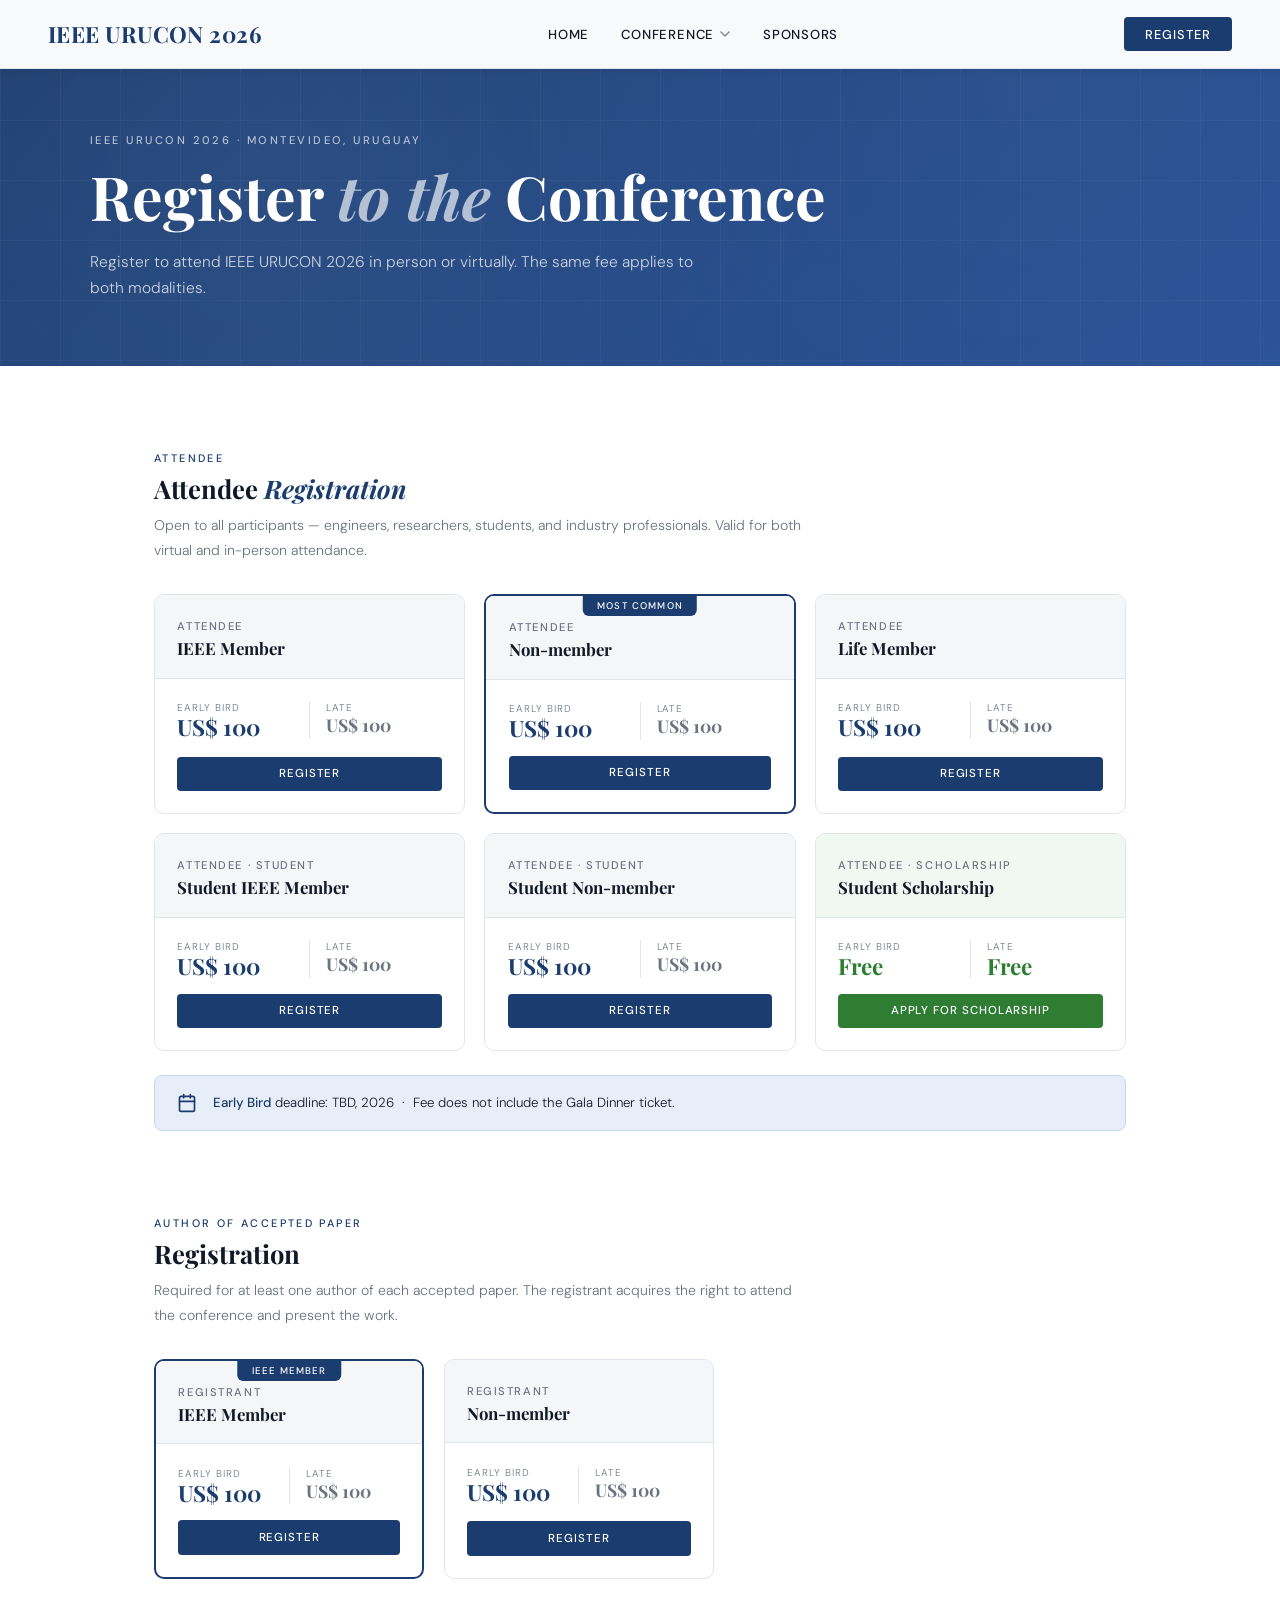
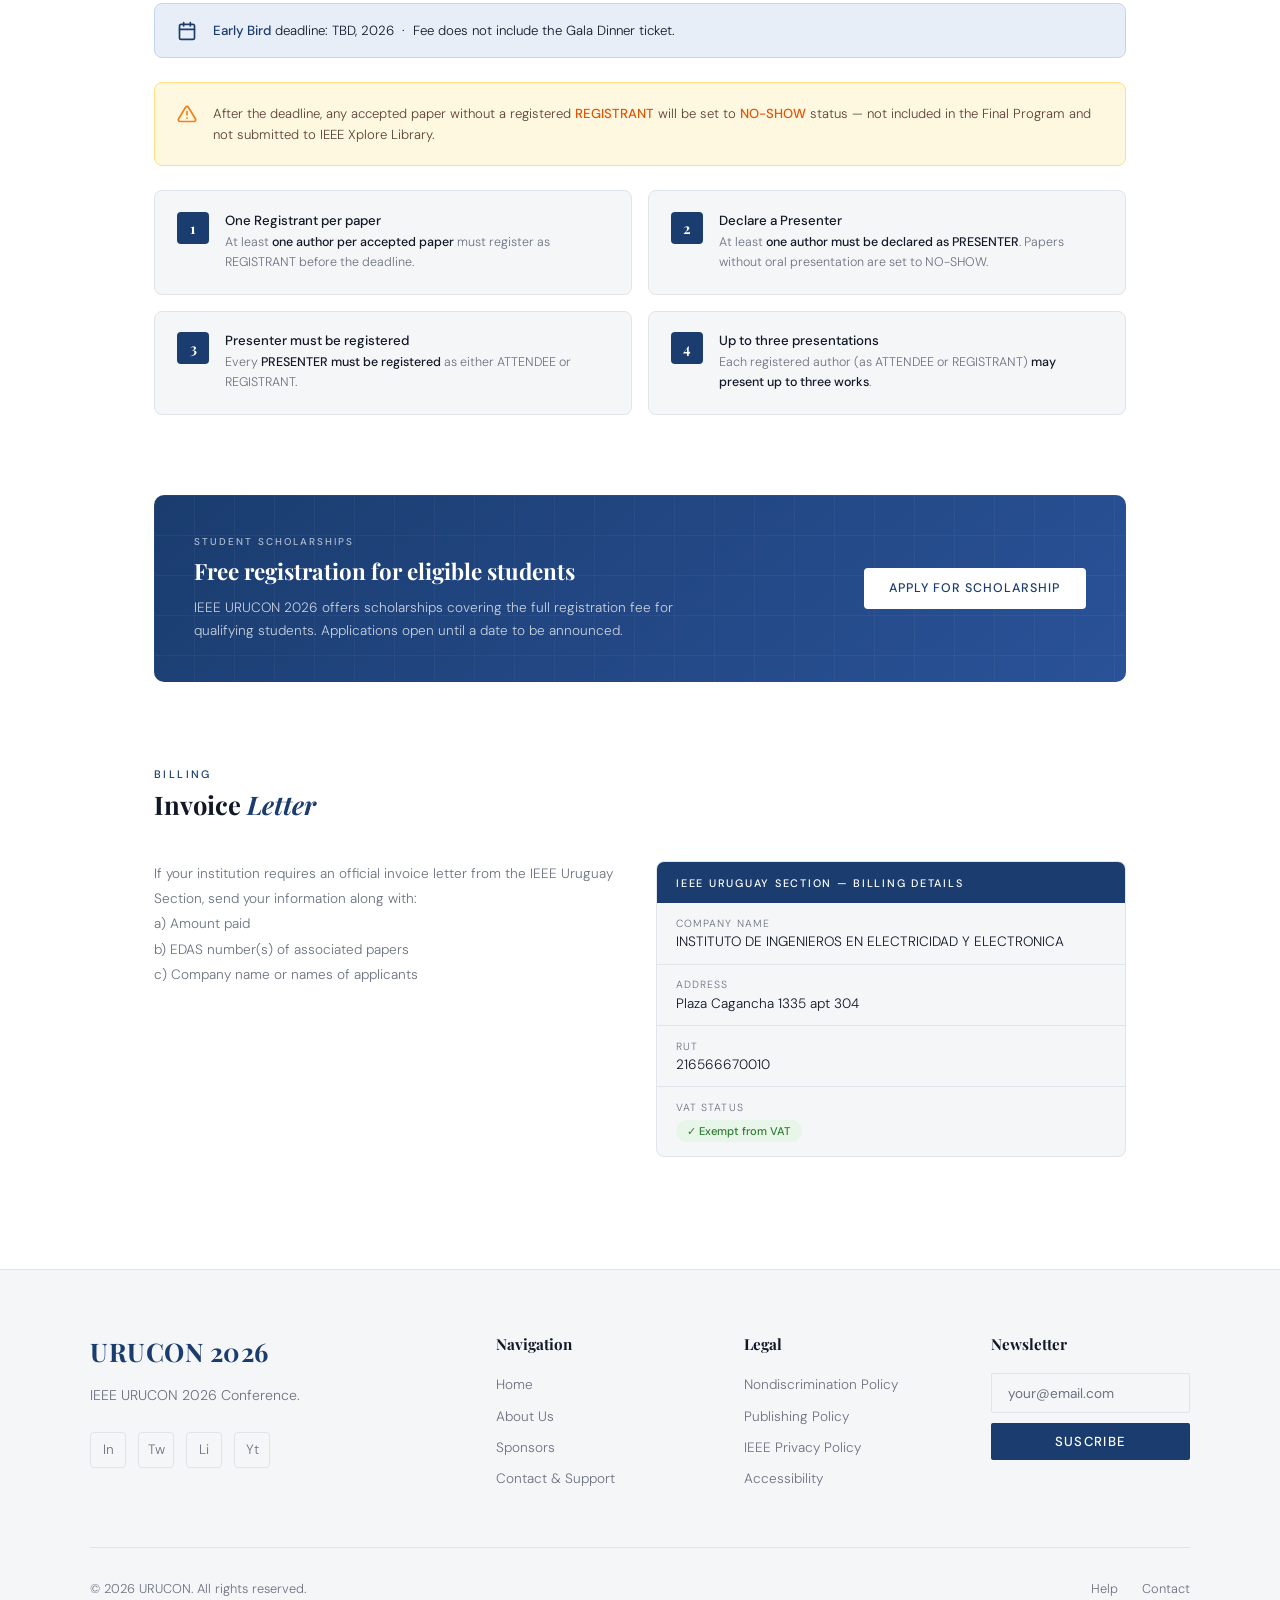
==== registration.html @ 5725cd91 "feature/cosas que quedaron por commitear" ====
<!DOCTYPE html>

<html lang="es">

<head>
  <meta charset="UTF-8" />
  <meta name="viewport" content="width=device-width, initial-scale=1.0" />
  <title>URUCON 2026</title>
  <!-- Fuentes -->
  <link
    href="https://fonts.googleapis.com/css2?family=Playfair+Display:wght@400;700;900&family=DM+Sans:wght@300;400;500&display=swap"
    rel="stylesheet" />
  <!-- Estilos -->
  <link rel="stylesheet" href="css/styles.css" />
  <link rel="stylesheet" href="css/registration.css" />
</head>

<body>

  <!-- ── NAV ── -->
  <nav id="navbar">
    <div class="nav-inner">
      <a href="#inicio" class="nav-logo">IEEE URUCON 2026</a>

      <ul class="nav-menu">

        <!-- INICIO -->
        <li class="nav-item">
          <a href="index.html" class="nav-link">Home</a>
        </li>

        <!-- MEGA MENÚ: LA CONFERENCIA -->
        <li class="nav-item">
          <a class="nav-link" href="#">
            Conference
            <svg class="chevron" viewBox="0 0 12 12" fill="none">
              <path d="M2 4l4 4 4-4" stroke="currentColor" stroke-width="1.5" stroke-linecap="round"
                stroke-linejoin="round" />
            </svg>
          </a>
          <div class="mega-drop cols-1"><!-- provisorio, suplantar por el de abajo -->
            <!--<div class="mega-drop cols-3">
            <div class="drop-col">
              <div class="drop-col-title">Event</div>
              <a class="drop-link" href="#">Program</a>
              <a class="drop-link" href="#">Venue</a>
              <a class="drop-link" href="#">Special Guests</a>
              <a class="drop-link" href="#">Pre-Webinars</a>
            </div>-->
            <div class="drop-col">
              <div class="drop-col-title">Participation</div>
              <a class="drop-link" href="cfpapers.html">Call For Papers</a>
              <!--<a class="drop-link" href="#">Final Upload</a>-->
              <a class="drop-link" href="registration.html">Registration</a>
              <!--<a class="drop-link" href="#">Presenters</a>-->
            </div>
            <!--<div class="drop-col">
              <div class="drop-col-title">Activities</div>
              <a class="drop-link" href="#">Gala Dinner & Hotel</a>
              <a class="drop-link" href="#">LACNIC Seminar</a>
              <a class="drop-link" href="#">Scholarships</a>
            </div>-->
          </div>
        </li>

        <!-- MEGA MENÚ: CONTENIDO -->
        <!--<li class="nav-item">
          <a class="nav-link" href="#">
            Content
            <svg class="chevron" viewBox="0 0 12 12" fill="none">
              <path d="M2 4l4 4 4-4" stroke="currentColor" stroke-width="1.5" stroke-linecap="round" stroke-linejoin="round"/>
            </svg>
          </a>
          <div class="mega-drop cols-2">
            <div class="drop-col">
              <div class="drop-col-title">Research</div>
              <a class="drop-link" href="#">Topics</a>
              <a class="drop-link" href="#">TPC</a>
            </div>
            <div class="drop-col">
              <div class="drop-col-title">Community</div>
              <a class="drop-link" href="#">Inform Me</a>
            </div>
          </div>
        </li>-->

        <!-- DROPDOWN SIMPLE: NOSOTROS -->
        <!--<li class="nav-item">
          <a class="nav-link" href="#">
            About
            <svg class="chevron" viewBox="0 0 12 12" fill="none">
              <path d="M2 4l4 4 4-4" stroke="currentColor" stroke-width="1.5" stroke-linecap="round" stroke-linejoin="round"/>
            </svg>
          </a>
          <div class="simple-drop">
            <a class="drop-link" href="#about">About Us</a>
            <a class="drop-link" href="#">Organizing Committee</a>
            <a class="drop-link" href="#">Contact</a>
          </div>
        </li>-->

        <!-- ENLACE DIRECTO: SPONSORS -->
        <li class="nav-item">
          <a class="nav-link" href="#sponsors">Sponsors</a>
        </li>

      </ul>

      <button class="nav-cta" onclick="window.location.href='registration.html'">Register</button>

      <button class="hamburger" id="hamburger" onclick="toggleMobile()" aria-label="Menú">
        <span></span><span></span><span></span>
      </button>
    </div>
  </nav>

  <!-- ── MOBILE DRAWER ── -->
  <div class="mobile-drawer" id="mobileDrawer">

    <div class="mobile-section">
      <div class="mobile-section-title">Home</div>
      <a class="mobile-link" href="#inicio" onclick="closeMobile()">Home</a>
    </div>

    <!--<div class="mobile-section">
      <div class="mobile-section-title">Conference — Event</div>
      <a class="mobile-link" href="#" onclick="closeMobile()">Program</a>
      <a class="mobile-link" href="#" onclick="closeMobile()">Venue</a>
      <a class="mobile-link" href="#" onclick="closeMobile()">Special Guests</a>
      <a class="mobile-link" href="#" onclick="closeMobile()">Pre-Webinars</a>
    </div>-->

    <div class="mobile-section">
      <div class="mobile-section-title">Conference — Participation</div>
      <a class="mobile-link" href="cfpapers.html" onclick="closeMobile()">Call For Papers</a>
      <!--<a class="mobile-link" href="#" onclick="closeMobile()">Final Upload</a>-->
      <a class="mobile-link" href="#" onclick="closeMobile()">Registration</a>
      <!--<a class="mobile-link" href="#" onclick="closeMobile()">Presenters</a>-->
    </div>

    <!--<div class="mobile-section">
      <div class="mobile-section-title">Conference — Activities</div>
      <a class="mobile-link" href="#" onclick="closeMobile()">Gala Dinner & Hotel</a>
      <a class="mobile-link" href="#" onclick="closeMobile()">LACNIC Seminar</a>
      <a class="mobile-link" href="#" onclick="closeMobile()">Scholarchips</a>
    </div>-->

    <!--<div class="mobile-section">
      <div class="mobile-section-title">Content</div>
      <a class="mobile-link" href="#" onclick="closeMobile()">Research</a>
      <a class="mobile-link" href="#" onclick="closeMobile()">Topics</a>
      <a class="mobile-link" href="#" onclick="closeMobile()">TPC</a>
    </div>

    <div class="mobile-section">
      <div class="mobile-section-title">About</div>
      <a class="mobile-link" href="#about" onclick="closeMobile()">About Us</a>
      <a class="mobile-link" href="#" onclick="closeMobile()">Organizing Committee</a>
      <a class="mobile-link" href="#" onclick="closeMobile()">Contact</a>
    </div>-->

    <div class="mobile-section">
      <div class="mobile-section-title">Sponsors</div>
      <a class="mobile-link" href="#sponsors" onclick="closeMobile()">View sponsors</a>
    </div>

    <a class="mobile-cta" href="registration.html">Registration to the Event</a>

  </div>
  

  <!-- ── REG HERO ── -->
  <section class="reg-hero">
    <div class="reg-hero-inner">
      <span class="reg-hero-tag">IEEE URUCON 2026 · Montevideo, Uruguay</span>
      <h1 class="reg-hero-title">Register <em>to the</em> Conference</h1>
      <p class="reg-hero-sub">
        Register to attend IEEE URUCON 2026 in person or virtually. The same fee applies to both modalities.
      </p>
    </div>
  </section>

  <!-- ── REG BODY ── -->
  <div class="reg-page">

    <!-- ── ATTENDEE FEES ── -->
    <div class="reg-section reveal">
      <div class="reg-sh">
        <span class="reg-sh-tag">Attendee</span>
        <h2 class="reg-sh-title">Attendee <em>Registration</em></h2>
        <p class="reg-sh-desc">
          Open to all participants — engineers, researchers, students, and industry professionals.
          Valid for both virtual and in-person attendance.
        </p>
      </div>

      <div class="reg-pricing-grid">

        <div class="reg-pc">
          <div class="reg-pc-header">
            <div class="reg-pc-label">Attendee</div>
            <div class="reg-pc-category">IEEE Member</div>
          </div>
          <div class="reg-pc-body">
            <div class="reg-pc-price-row">
              <div class="reg-pc-price">
                <div class="reg-pc-price-label">Early Bird</div>
                <div class="reg-pc-price-val">US$ 100</div>
              </div>
              <div class="reg-pc-divider"></div>
              <div class="reg-pc-price">
                <div class="reg-pc-price-label">Late</div>
                <div class="reg-pc-price-val reg-late">US$ 100</div>
              </div>
            </div>
            <a href="#" class="reg-pc-cta">Register</a>
          </div>
        </div>

        <div class="reg-pc reg-pc-featured">
          <div class="reg-pc-badge">Most common</div>
          <div class="reg-pc-header">
            <div class="reg-pc-label">Attendee</div>
            <div class="reg-pc-category">Non-member</div>
          </div>
          <div class="reg-pc-body">
            <div class="reg-pc-price-row">
              <div class="reg-pc-price">
                <div class="reg-pc-price-label">Early Bird</div>
                <div class="reg-pc-price-val">US$ 100</div>
              </div>
              <div class="reg-pc-divider"></div>
              <div class="reg-pc-price">
                <div class="reg-pc-price-label">Late</div>
                <div class="reg-pc-price-val reg-late">US$ 100</div>
              </div>
            </div>
            <a href="#" class="reg-pc-cta">Register</a>
          </div>
        </div>

        <div class="reg-pc">
          <div class="reg-pc-header">
            <div class="reg-pc-label">Attendee</div>
            <div class="reg-pc-category">Life Member</div>
          </div>
          <div class="reg-pc-body">
            <div class="reg-pc-price-row">
              <div class="reg-pc-price">
                <div class="reg-pc-price-label">Early Bird</div>
                <div class="reg-pc-price-val">US$ 100</div>
              </div>
              <div class="reg-pc-divider"></div>
              <div class="reg-pc-price">
                <div class="reg-pc-price-label">Late</div>
                <div class="reg-pc-price-val reg-late">US$ 100</div>
              </div>
            </div>
            <a href="#" class="reg-pc-cta">Register</a>
          </div>
        </div>

        <div class="reg-pc">
          <div class="reg-pc-header">
            <div class="reg-pc-label">Attendee · Student</div>
            <div class="reg-pc-category">Student IEEE Member</div>
          </div>
          <div class="reg-pc-body">
            <div class="reg-pc-price-row">
              <div class="reg-pc-price">
                <div class="reg-pc-price-label">Early Bird</div>
                <div class="reg-pc-price-val">US$ 100</div>
              </div>
              <div class="reg-pc-divider"></div>
              <div class="reg-pc-price">
                <div class="reg-pc-price-label">Late</div>
                <div class="reg-pc-price-val reg-late">US$ 100</div>
              </div>
            </div>
            <a href="#" class="reg-pc-cta">Register</a>
          </div>
        </div>

        <div class="reg-pc">
          <div class="reg-pc-header">
            <div class="reg-pc-label">Attendee · Student</div>
            <div class="reg-pc-category">Student Non-member</div>
          </div>
          <div class="reg-pc-body">
            <div class="reg-pc-price-row">
              <div class="reg-pc-price">
                <div class="reg-pc-price-label">Early Bird</div>
                <div class="reg-pc-price-val">US$ 100</div>
              </div>
              <div class="reg-pc-divider"></div>
              <div class="reg-pc-price">
                <div class="reg-pc-price-label">Late</div>
                <div class="reg-pc-price-val reg-late">US$ 100</div>
              </div>
            </div>
            <a href="#" class="reg-pc-cta">Register</a>
          </div>
        </div>

        <div class="reg-pc reg-pc-free">
          <div class="reg-pc-header">
            <div class="reg-pc-label">Attendee · Scholarship</div>
            <div class="reg-pc-category">Student Scholarship</div>
          </div>
          <div class="reg-pc-body">
            <div class="reg-pc-price-row">
              <div class="reg-pc-price">
                <div class="reg-pc-price-label">Early Bird</div>
                <div class="reg-pc-price-val reg-free">Free</div>
              </div>
              <div class="reg-pc-divider"></div>
              <div class="reg-pc-price">
                <div class="reg-pc-price-label">Late</div>
                <div class="reg-pc-price-val reg-free">Free</div>
              </div>
            </div>
            <a href="#" class="reg-pc-cta reg-pc-cta-green">Apply for Scholarship</a>
          </div>
        </div>

      </div>

      <div class="reg-early-strip">
        <svg viewBox="0 0 24 24" fill="none" stroke-width="2" stroke-linecap="round" stroke-linejoin="round">
          <rect x="3" y="4" width="18" height="18" rx="2"/>
          <line x1="16" y1="2" x2="16" y2="6"/>
          <line x1="8" y1="2" x2="8" y2="6"/>
          <line x1="3" y1="10" x2="21" y2="10"/>
        </svg>
        <div class="reg-early-strip-text"><strong>Early Bird</strong> deadline: TBD, 2026 &nbsp;·&nbsp; Fee does not include the Gala Dinner ticket.</div>
      </div>
    </div>

    <!-- ── REGISTRANT FEES ── -->
    <div class="reg-section reveal">
      <div class="reg-sh">
        <span class="reg-sh-tag">Author of Accepted Paper</span>
        <h2 class="reg-sh-title">Registration</h2>
        <p class="reg-sh-desc">
          Required for at least one author of each accepted paper. The registrant acquires the right to attend the
          conference and present the work.
        </p>
      </div>

      <div class="reg-pricing-grid reg-pricing-grid--narrow">

        <div class="reg-pc reg-pc-featured">
          <div class="reg-pc-badge">IEEE Member</div>
          <div class="reg-pc-header">
            <div class="reg-pc-label">Registrant</div>
            <div class="reg-pc-category">IEEE Member</div>
          </div>
          <div class="reg-pc-body">
            <div class="reg-pc-price-row">
              <div class="reg-pc-price">
                <div class="reg-pc-price-label">Early Bird</div>
                <div class="reg-pc-price-val">US$ 100</div>
              </div>
              <div class="reg-pc-divider"></div>
              <div class="reg-pc-price">
                <div class="reg-pc-price-label">Late</div>
                <div class="reg-pc-price-val reg-late">US$ 100</div>
              </div>
            </div>
            <a href="#" class="reg-pc-cta">Register</a>
          </div>
        </div>

        <div class="reg-pc">
          <div class="reg-pc-header">
            <div class="reg-pc-label">Registrant</div>
            <div class="reg-pc-category">Non-member</div>
          </div>
          <div class="reg-pc-body">
            <div class="reg-pc-price-row">
              <div class="reg-pc-price">
                <div class="reg-pc-price-label">Early Bird</div>
                <div class="reg-pc-price-val">US$ 100</div>
              </div>
              <div class="reg-pc-divider"></div>
              <div class="reg-pc-price">
                <div class="reg-pc-price-label">Late</div>
                <div class="reg-pc-price-val reg-late">US$ 100</div>
              </div>
            </div>
            <a href="#" class="reg-pc-cta">Register</a>
          </div>
        </div>

      </div>

      <div class="reg-early-strip">
        <svg viewBox="0 0 24 24" fill="none" stroke-width="2" stroke-linecap="round" stroke-linejoin="round">
          <rect x="3" y="4" width="18" height="18" rx="2"/>
          <line x1="16" y1="2" x2="16" y2="6"/>
          <line x1="8" y1="2" x2="8" y2="6"/>
          <line x1="3" y1="10" x2="21" y2="10"/>
        </svg>
        <div class="reg-early-strip-text"><strong>Early Bird</strong> deadline: TBD, 2026 &nbsp;·&nbsp; Fee does not include the Gala Dinner ticket.</div>
      </div>

      <div class="reg-warn-card">
        <svg viewBox="0 0 24 24" fill="none" stroke-width="2" stroke-linecap="round" stroke-linejoin="round">
          <path d="M10.29 3.86L1.82 18a2 2 0 0 0 1.71 3h16.94a2 2 0 0 0 1.71-3L13.71 3.86a2 2 0 0 0-3.42 0z"/>
          <line x1="12" y1="9" x2="12" y2="13"/>
          <line x1="12" y1="17" x2="12.01" y2="17"/>
        </svg>
        <div class="reg-warn-text">
          After the deadline, any accepted paper without a registered <strong>REGISTRANT</strong> will be set to
          <strong>NO-SHOW</strong> status — not included in the Final Program and not submitted to IEEE Xplore Library.
        </div>
      </div>

      <div class="reg-rules-grid">
        <div class="reg-rule-card">
          <div class="reg-rule-num">1</div>
          <div>
            <div class="reg-rule-title">One Registrant per paper</div>
            <div class="reg-rule-desc">At least <strong>one author per accepted paper</strong> must register as REGISTRANT before the deadline.</div>
          </div>
        </div>
        <div class="reg-rule-card">
          <div class="reg-rule-num">2</div>
          <div>
            <div class="reg-rule-title">Declare a Presenter</div>
            <div class="reg-rule-desc">At least <strong>one author must be declared as PRESENTER</strong>. Papers without oral presentation are set to NO-SHOW.</div>
          </div>
        </div>
        <div class="reg-rule-card">
          <div class="reg-rule-num">3</div>
          <div>
            <div class="reg-rule-title">Presenter must be registered</div>
            <div class="reg-rule-desc">Every <strong>PRESENTER must be registered</strong> as either ATTENDEE or REGISTRANT.</div>
          </div>
        </div>
        <div class="reg-rule-card">
          <div class="reg-rule-num">4</div>
          <div>
            <div class="reg-rule-title">Up to three presentations</div>
            <div class="reg-rule-desc">Each registered author (as ATTENDEE or REGISTRANT) <strong>may present up to three works</strong>.</div>
          </div>
        </div>
      </div>
    </div>

    <!-- ── SCHOLARSHIPS ── -->
    <div class="reg-scholarship-card reveal">
      <div class="reg-sch-text">
        <span class="reg-sch-tag">Student Scholarships</span>
        <div class="reg-sch-title">Free registration for eligible students</div>
        <p class="reg-sch-desc">
          IEEE URUCON 2026 offers scholarships covering the full registration fee for qualifying students.
          Applications open until a date to be announced.
        </p>
      </div>
      <a href="#" class="reg-sch-cta">Apply for Scholarship</a>
    </div>

    <!-- ── INVOICE ── -->
    <div class="reg-section reveal">
      <div class="reg-sh">
        <span class="reg-sh-tag">Billing</span>
        <h2 class="reg-sh-title">Invoice <em>Letter</em></h2>
      </div>
      <div class="reg-invoice-layout">
        <div>
          <p class="reg-invoice-desc">
            If your institution requires an official invoice letter from the IEEE Uruguay Section,
            send your information along with:<br>
            a) Amount paid<br>
            b) EDAS number(s) of associated papers<br>
            c) Company name or names of applicants
          </p>
        </div>

        <div class="reg-invoice-card">
          <div class="reg-invoice-header">IEEE Uruguay Section — Billing Details</div>
          <div class="reg-invoice-row">
            <div class="reg-invoice-label">Company Name</div>
            <div class="reg-invoice-val">INSTITUTO DE INGENIEROS EN ELECTRICIDAD Y ELECTRONICA</div>
          </div>

          <div class="reg-invoice-row">
            <div class="reg-invoice-label">Address</div>
            <div class="reg-invoice-val">Plaza Cagancha 1335 apt 304</div>
          </div>

          <div class="reg-invoice-row">
            <div class="reg-invoice-label">RUT</div>
            <div class="reg-invoice-val">216566670010</div>
          </div>

          <div class="reg-invoice-row">
            <div class="reg-invoice-label">VAT Status</div>
            <div class="reg-invoice-val"><span class="reg-invoice-exempt">✓ Exempt from VAT</span></div>
          </div>

        </div>
      </div>
    </div>

  </div>
  <!-- ── FIN REG BODY ── -->


  <!-- ── FOOTER ── -->
  <footer id="contacto">
    <div class="footer-inner">
      <div class="footer-top">
        <div class="footer-brand">
          <a href="#inicio" class="nav-logo">URUCON 2026</a>
          <p>IEEE URUCON 2026 Conference.</p>
          <div class="footer-socials">
            <a class="social-btn" href="#" title="Instagram">In</a>
            <a class="social-btn" href="#" title="Twitter">Tw</a>
            <a class="social-btn" href="#" title="LinkedIn">Li</a>
            <a class="social-btn" href="#" title="YouTube">Yt</a>
          </div>
        </div>

        <div class="footer-col">
          <h4>Navigation</h4>
          <ul>
            <li><a href="index.html#inicio">Home</a></li>
            <li><a href="index.html#about">About Us</a></li>
            <li><a href="index.html#sponsors">Sponsors</a></li>
            <li><a href="mailto:ieeeurucon2021-chairs@edas.info">Contact & Support</a></li>
          </ul>
        </div>

        <div class="footer-col">
          <h4>Legal</h4>
          <ul>
            <li><a href="https://www.ieee.org/about/corporate/governance/p9-26.html">Nondiscrimination Policy</a></li>
            <li><a href="https://conferences.ieeeauthorcenter.ieee.org/author-ethics/guidelines-and-policies/submission-policies/">Publishing Policy</a></li>
            <li><a href="https://www.ieee.org/security-privacy.html">IEEE Privacy Policy</a></li>
            <li><a href="https://www.ieee.org/accessibility-statement.html">Accessibility</a></li>
          </ul>
        </div>

        <div class="footer-col">
          <h4>Newsletter</h4>
          <div class="footer-newsletter">
            <input type="email" placeholder="your@email.com" />
            <button>Suscribe</button>
          </div>
        </div>
      </div>

      <div class="footer-bottom">
        <p>© 2026 URUCON. All rights reserved.</p>
        <div class="footer-bottom-links">
          <a href="#">Help</a>
          <a href="#">Contact</a>
        </div>
      </div>
    </div>
  </footer>

  <!-- Script -->
  <script src="js/main.js"></script>
</body>
</html>
---- css/styles.css ----
/* ══════════════════════════════════════════
   CONFERENCIA — styles.css
   ══════════════════════════════════════════ */

/* ── RESET & VARIABLES ── */
*, *::before, *::after { margin: 0; padding: 0; box-sizing: border-box; }

:root {
  --bg: #ffffff;
  --surface: #f5f6f8;
  --surface2: #eceef2;
  --accent: #1a3c6e;
  --accent2: #2a5298;
  --accent-light: #e8eef8;
  --text: #111827;
  --muted: #6b7280;
  --border: #e0e4eb;
  --white: #ffffff;
}

html { scroll-behavior: smooth; }

body {
  background: var(--bg);
  color: var(--text);
  font-family: 'DM Sans', sans-serif;
  font-weight: 300;
  overflow-x: hidden;
}

/* ── NAV ── */
nav {
  position: fixed;
  top: 0; left: 0; right: 0;
  z-index: 1000;
  background: rgba(255,255,255,0.97);
  backdrop-filter: blur(14px);
  border-bottom: 1px solid var(--border);
  box-shadow: 0 1px 12px rgba(0,0,0,0.06);
}

.nav-inner {
  display: flex;
  align-items: center;
  justify-content: space-between;
  padding: 0 3rem;
  height: 68px;
  transition: height 0.3s ease;
}

nav.scrolled .nav-inner { height: 56px; }

.nav-logo {
  font-family: 'Playfair Display', serif;
  font-size: 1.4rem;
  font-weight: 700;
  color: var(--accent);
  letter-spacing: 0.02em;
  text-decoration: none;
  white-space: nowrap;
  flex-shrink: 0;
}

/* ── DESKTOP MENU ── */
.nav-menu {
  display: flex;
  list-style: none;
  align-items: center;
  gap: 0;
  margin: 0 1.5rem;
}

.nav-item {
  position: relative;
}

.nav-item > .nav-link {
  display: flex;
  align-items: center;
  gap: 0.3rem;
  color: var(--text);
  text-decoration: none;
  font-size: 0.82rem;
  letter-spacing: 0.06em;
  text-transform: uppercase;
  font-weight: 500;
  padding: 0 1rem;
  height: 68px;
  transition: color 0.2s;
  white-space: nowrap;
  cursor: pointer;
  border: none;
  background: none;
  font-family: 'DM Sans', sans-serif;
}

nav.scrolled .nav-item > .nav-link { height: 56px; }

.nav-item > .nav-link:hover { color: var(--accent); }

.nav-item > .nav-link .chevron {
  width: 12px; height: 12px;
  transition: transform 0.25s;
  opacity: 0.5;
  flex-shrink: 0;
}

.nav-item:hover > .nav-link .chevron,
.nav-item.open > .nav-link .chevron { transform: rotate(180deg); opacity: 1; }

/* Active indicator bar */
.nav-item > .nav-link::after {
  content: '';
  position: absolute;
  bottom: 0; left: 1rem; right: 1rem;
  height: 2px;
  background: var(--accent);
  transform: scaleX(0);
  transition: transform 0.25s;
}

.nav-item:hover > .nav-link::after { transform: scaleX(1); }

/* ── MEGA DROPDOWN ── */
.mega-drop {
  position: absolute;
  top: 100%;
  left: 50%;
  transform: translateX(-50%) translateY(8px);
  background: #fff;
  border: 1px solid var(--border);
  border-radius: 8px;
  box-shadow: 0 12px 40px rgba(0,0,0,0.10), 0 2px 8px rgba(0,0,0,0.05);
  padding: 1.6rem;
  display: grid;
  gap: 0;
  opacity: 0;
  pointer-events: none;
  transition: opacity 0.2s ease, transform 0.2s ease;
  min-width: 480px;
}

.mega-drop.cols-2 { grid-template-columns: 1fr 1fr; }
.mega-drop.cols-3 { grid-template-columns: 1fr 1fr 1fr; min-width: 640px; }
.mega-drop.cols-4 { grid-template-columns: 1fr 1fr 1fr 1fr; min-width: 780px; }

.nav-item:hover .mega-drop,
.nav-item.open .mega-drop {
  opacity: 1;
  pointer-events: all;
  transform: translateX(-50%) translateY(0);
}

/* Bridge gap so hover doesn't break */
.mega-drop::before {
  content: '';
  position: absolute;
  top: -10px; left: 0; right: 0;
  height: 10px;
}

.drop-col { padding: 0.3rem 0.8rem; }

.drop-col-title {
  font-size: 0.68rem;
  font-weight: 600;
  letter-spacing: 0.14em;
  text-transform: uppercase;
  color: var(--accent);
  padding: 0 0.4rem 0.6rem;
  margin-bottom: 0.3rem;
  border-bottom: 1px solid var(--border);
}

.drop-col + .drop-col { border-left: 1px solid var(--border); }

.drop-link {
  display: flex;
  align-items: center;
  gap: 0.6rem;
  padding: 0.5rem 0.5rem;
  border-radius: 5px;
  text-decoration: none;
  color: var(--text);
  font-size: 0.85rem;
  transition: background 0.15s, color 0.15s;
  white-space: nowrap;
}

.drop-link:hover { background: var(--accent-light); color: var(--accent); }

/* Simple dropdown (no columns) */
.simple-drop {
  position: absolute;
  top: 100%;
  left: 0;
  background: #fff;
  border: 1px solid var(--border);
  border-radius: 8px;
  box-shadow: 0 12px 40px rgba(0,0,0,0.10);
  padding: 0.6rem;
  min-width: 200px;
  opacity: 0;
  pointer-events: none;
  transform: translateY(8px);
  transition: opacity 0.2s ease, transform 0.2s ease;
}

.nav-item:hover .simple-drop,
.nav-item.open .simple-drop {
  opacity: 1;
  pointer-events: all;
  transform: translateY(0);
}

.simple-drop::before {
  content: '';
  position: absolute;
  top: -10px; left: 0; right: 0;
  height: 10px;
}

.simple-drop .drop-link { white-space: nowrap; }

/* ── NAV CTA ── */
.nav-cta {
  background: var(--accent);
  color: #ffffff;
  border: none;
  padding: 0.55rem 1.3rem;
  border-radius: 4px;
  font-family: 'DM Sans', sans-serif;
  font-size: 0.8rem;
  font-weight: 500;
  letter-spacing: 0.08em;
  text-transform: uppercase;
  cursor: pointer;
  transition: background 0.25s, transform 0.2s;
  white-space: nowrap;
  flex-shrink: 0;
}

.nav-cta:hover { background: var(--accent2); transform: translateY(-1px); }

/* ── HAMBURGER ── */
.hamburger {
  display: none;
  flex-direction: column;
  gap: 5px;
  cursor: pointer;
  padding: 6px;
  border: none;
  background: none;
}

.hamburger span {
  display: block; width: 24px; height: 2px;
  background: var(--text); border-radius: 2px;
  transition: all 0.3s;
}

.hamburger.active span:nth-child(1) { transform: translateY(7px) rotate(45deg); }
.hamburger.active span:nth-child(2) { opacity: 0; transform: scaleX(0); }
.hamburger.active span:nth-child(3) { transform: translateY(-7px) rotate(-45deg); }

/* ── MOBILE DRAWER ── */
.mobile-drawer {
  display: none;
  position: fixed;
  top: 0; left: 0; right: 0; bottom: 0;
  background: #fff;
  z-index: 999;
  overflow-y: auto;
  padding: 5rem 1.5rem 2rem;
  transform: translateX(100%);
  transition: transform 0.35s cubic-bezier(0.4,0,0.2,1);
}

.mobile-drawer.open { transform: translateX(0); }

.mobile-section { margin-bottom: 0.5rem; }

.mobile-section-title {
  font-size: 0.7rem;
  font-weight: 600;
  letter-spacing: 0.16em;
  text-transform: uppercase;
  color: var(--accent);
  padding: 1rem 0.5rem 0.5rem;
  border-top: 1px solid var(--border);
}

.mobile-section:first-child .mobile-section-title { border-top: none; }

.mobile-link {
  display: flex;
  align-items: center;
  gap: 0.75rem;
  padding: 0.7rem 0.5rem;
  text-decoration: none;
  color: var(--text);
  font-size: 0.95rem;
  border-radius: 6px;
  transition: background 0.15s, color 0.15s;
}

.mobile-link:hover { background: var(--accent-light); color: var(--accent); }

.mobile-cta {
  display: block;
  margin-top: 1.5rem;
  background: var(--accent);
  color: #fff;
  text-align: center;
  padding: 0.9rem;
  border-radius: 6px;
  text-decoration: none;
  font-size: 0.88rem;
  font-weight: 500;
  letter-spacing: 0.08em;
  text-transform: uppercase;
}

/* ── BANNER ── */
#inicio {
  min-height: 100vh;
  display: flex;
  align-items: flex-start;
  justify-content: center;
  position: relative;
  overflow: hidden;
  padding: 6rem 6rem 4rem;
}

.banner-bg {
  position: absolute;
  inset: 0;
  background-image: url('../img/banner.jpg');
  background-size: contain;
  background-position: center 30%;
  background-repeat: no-repeat;
  margin: 0 6rem;
}

.banner-overlay{
  position:absolute;
  inset:0;
  background:linear-gradient(
    to bottom,
    rgba(255,255,255,0.85),
    rgba(255,255,255,0.65),
    rgba(255,255,255,0.85)
  );
  pointer-events:none;
}

.banner-content {
  position: relative;
  z-index: 2;
  max-width: 860px;
  text-align: center;
  animation: fadeUp 1s ease both;
}

.banner-tag {
  display: inline-block;
  background: rgba(255,255,255,0.15);
  border: 1px solid rgba(255,255,255,0.35);
  color: #ffffff;
  font-size: 0.75rem;
  letter-spacing: 0.2em;
  text-transform: uppercase;
  padding: 0.4rem 1.2rem;
  border-radius: 100px;
  margin-bottom: 2rem;
  animation: fadeUp 1s 0.1s ease both;
}

.banner-title {
  font-family: 'Playfair Display', serif;
  font-size: clamp(3rem, 7vw, 6rem);
  font-weight: 900;
  line-height: 1.05;
  margin-bottom: 1.5rem;
  color: #ffffff;
  animation: fadeUp 1s 0.2s ease both;
}

.banner-title em {
  font-style: italic;
  color: #a8c4f0;
}

.banner-sub {
  font-size: 1.1rem;
  color: rgba(255,255,255,0.75);
  max-width: 520px;
  margin: 0 auto 2.5rem;
  line-height: 1.7;
  animation: fadeUp 1s 0.3s ease both;
}

.banner-actions {
  position: absolute;
  top: 80%;
  left: 50%;
  transform: translate(-50%, -50%);
}

.banner-bottom{
  position: absolute;
  bottom: 150px;
  left: 50%;
  transform: translateX(-50%);
}
.btn-primary {
  background: var(--accent);
  color: #ffffff;
  border: none;
  padding: 1rem 2.4rem;
  border-radius: 2px;
  font-family: 'DM Sans', sans-serif;
  font-size: 0.9rem;
  font-weight: 500;
  letter-spacing: 0.08em;
  text-transform: uppercase;
  cursor: pointer;
  transition: all 0.25s;
  text-decoration: none;
  display: inline-block;
}

.btn-primary:hover { background: var(--accent2); transform: translateY(-2px); }

.btn-outline {
  background: transparent;
  color: #ffffff;
  border: 1px solid rgba(255,255,255,0.5);
  padding: 0.9rem 2.2rem;
  border-radius: 2px;
  font-family: 'DM Sans', sans-serif;
  font-size: 0.9rem;
  font-weight: 400;
  letter-spacing: 0.08em;
  text-transform: uppercase;
  cursor: pointer;
  transition: all 0.25s;
  text-decoration: none;
  display: inline-block;
}

.btn-outline:hover { border-color: #ffffff; color: #ffffff; background: rgba(255,255,255,0.1); transform: translateY(-2px); }

.banner-scroll {
  position: absolute;
  bottom: 2.5rem; left: 50%;
  transform: translateX(-50%);
  display: flex;
  flex-direction: column;
  align-items: center;
  gap: 0.5rem;
  color: rgba(255,255,255,0.6);
  font-size: 0.72rem;
  letter-spacing: 0.15em;
  text-transform: uppercase;
  animation: fadeUp 1s 0.8s ease both;
}

.scroll-line {
  width: 1px; height: 40px;
  background: linear-gradient(rgba(255,255,255,0.6), transparent);
  animation: scrollDown 1.5s ease infinite;
}

/* ── ABOUT ── */
#about {
  padding: 7rem 4rem;
  position: relative;
}

.about-inner {
  max-width: 1100px;
  margin: 0 auto;
  display: grid;
  grid-template-columns: 1fr 1fr;
  gap: 5rem;
  align-items: center;
}

.about-visual { position: relative; }

.about-img-box {
  background: var(--surface);
  border: 1px solid var(--border);
  border-radius: 4px;
  aspect-ratio: 4/5;
  display: flex;
  align-items: center;
  justify-content: center;
  overflow: hidden;
  position: relative;
}

.about-img-placeholder {
  width: 100%; height: 100%;
  background: linear-gradient(135deg, var(--surface2) 0%, #dde2ea 50%, var(--surface) 100%);
  display: flex;
  align-items: center;
  justify-content: center;
}

.about-img-placeholder svg { opacity: 0.3; width: 80px; }

.about-badge {
  position: absolute;
  bottom: -1.5rem; right: -1.5rem;
  background: var(--accent);
  color: #ffffff;
  padding: 1.2rem 1.4rem;
  border-radius: 4px;
  text-align: center;
  font-family: 'Playfair Display', serif;
}

.about-badge .num {
  display: block;
  font-size: 2rem;
  font-weight: 900;
  line-height: 1;
}

.about-badge .label {
  font-size: 0.7rem;
  font-weight: 400;
  letter-spacing: 0.1em;
  text-transform: uppercase;
}

.section-tag {
  display: inline-block;
  color: var(--accent);
  font-size: 0.72rem;
  letter-spacing: 0.22em;
  text-transform: uppercase;
  margin-bottom: 1rem;
  font-weight: 500;
}

.section-title {
  font-family: 'Playfair Display', serif;
  font-size: clamp(2rem, 4vw, 3rem);
  font-weight: 700;
  line-height: 1.15;
  margin-bottom: 1.5rem;
}

.section-title em { font-style: italic; color: var(--accent); }

.about-text p {
  color: var(--muted);
  line-height: 1.8;
  margin-bottom: 1.2rem;
  font-size: 0.97rem;
}

.about-stats {
  display: flex;
  gap: 2.5rem;
  margin-top: 2rem;
  padding-top: 2rem;
  border-top: 1px solid var(--border);
}

.stat-item .stat-num {
  font-family: 'Playfair Display', serif;
  font-size: 2rem;
  font-weight: 700;
  color: var(--accent);
}

.stat-item .stat-label {
  font-size: 0.78rem;
  color: var(--muted);
  letter-spacing: 0.08em;
  text-transform: uppercase;
  margin-top: 0.2rem;
}

/* ── SPONSORS ── */
#sponsors {
  padding: 6rem 4rem;
  background: var(--surface);
  border-top: 1px solid var(--border);
  border-bottom: 1px solid var(--border);
}

.sponsors-inner {
  max-width: 1100px;
  margin: 0 auto;
}

.sponsors-header {
  text-align: center;
  margin-bottom: 3.5rem;
}

.sponsors-subtitle {
  color: var(--muted);
  font-size: 0.9rem;
  margin-top: 0.8rem;
}

.sponsors-tiers { display: flex; flex-direction: column; gap: 3rem; }

.sponsor-tier-label {
  font-size: 0.7rem;
  letter-spacing: 0.2em;
  text-transform: uppercase;
  color: var(--muted);
  margin-bottom: 1.2rem;
  display: flex;
  align-items: center;
  gap: 1rem;
}

.sponsor-tier-label::after {
  content: '';
  flex: 1;
  height: 1px;
  background: var(--border);
}

.sponsors-row {
  display: flex;
  align-items: center;
  justify-content: center;
  flex-wrap: wrap;
  gap: 1.2rem;
}

.sponsor-card {
  background: var(--surface2);
  border: 1px solid var(--border);
  border-radius: 6px;
  display: flex;
  align-items: center;
  justify-content: center;
  transition: border-color 0.25s, transform 0.25s;
  cursor: pointer;
}

.sponsor-card:hover {
  border-color: var(--accent);
  transform: translateY(-3px);
}

.tier-gold .sponsor-card   { width: 220px; height: 90px; }
.tier-silver .sponsor-card { width: 175px; height: 72px; }
.tier-bronze .sponsor-card { width: 135px; height: 56px; }

.sponsor-placeholder {
  display: flex;
  flex-direction: column;
  align-items: center;
  gap: 0.3rem;
}

.sp-bar { background: #c8cdd8; border-radius: 2px; }

.tier-gold .sp-bar:first-child   { width: 80px; height: 8px; }
.tier-gold .sp-bar:last-child    { width: 50px; height: 5px; }
.tier-silver .sp-bar:first-child { width: 60px; height: 7px; }
.tier-silver .sp-bar:last-child  { width: 38px; height: 5px; }
.tier-bronze .sp-bar:first-child { width: 48px; height: 6px; }
.tier-bronze .sp-bar:last-child  { width: 30px; height: 4px; }

/* ── FOOTER ── */
footer {
  background: var(--surface);
  padding: 4rem 4rem 2rem;
  border-top: 1px solid var(--border);
}

.footer-inner { max-width: 1100px; margin: 0 auto; }

.footer-top {
  display: grid;
  grid-template-columns: 1.8fr 1fr 1fr 1fr;
  gap: 3rem;
  padding-bottom: 3rem;
  border-bottom: 1px solid var(--border);
}

.footer-brand .nav-logo {
  display: inline-block;
  margin-bottom: 1rem;
  font-size: 1.6rem;
}

.footer-brand p {
  color: var(--muted);
  font-size: 0.88rem;
  line-height: 1.7;
  max-width: 260px;
}

.footer-socials {
  display: flex;
  gap: 0.75rem;
  margin-top: 1.5rem;
}

.social-btn {
  width: 36px; height: 36px;
  border: 1px solid var(--border);
  border-radius: 4px;
  display: flex;
  align-items: center;
  justify-content: center;
  cursor: pointer;
  color: var(--muted);
  font-size: 0.85rem;
  transition: all 0.25s;
  text-decoration: none;
}

.social-btn:hover { border-color: var(--accent); color: var(--accent); }

.footer-col h4 {
  font-family: 'Playfair Display', serif;
  font-size: 0.95rem;
  font-weight: 700;
  margin-bottom: 1.2rem;
  color: var(--text);
}

.footer-col ul { list-style: none; }
.footer-col ul li { margin-bottom: 0.65rem; }
.footer-col ul a {
  color: var(--muted);
  text-decoration: none;
  font-size: 0.85rem;
  transition: color 0.2s;
}
.footer-col ul a:hover { color: var(--accent); }

.footer-newsletter input {
  width: 100%;
  background: var(--surface);
  border: 1px solid var(--border);
  color: var(--text);
  padding: 0.65rem 1rem;
  border-radius: 2px;
  font-family: 'DM Sans', sans-serif;
  font-size: 0.85rem;
  outline: none;
  transition: border-color 0.25s;
  margin-bottom: 0.6rem;
}

.footer-newsletter input::placeholder { color: var(--muted); }
.footer-newsletter input:focus { border-color: var(--accent); }

.footer-newsletter button {
  width: 100%;
  background: var(--accent);
  color: #ffffff;
  border: none;
  padding: 0.65rem 1rem;
  border-radius: 2px;
  font-family: 'DM Sans', sans-serif;
  font-size: 0.82rem;
  font-weight: 500;
  letter-spacing: 0.1em;
  text-transform: uppercase;
  cursor: pointer;
  transition: background 0.25s;
}

.footer-newsletter button:hover { background: var(--accent2); }

.footer-bottom {
  display: flex;
  justify-content: space-between;
  align-items: center;
  padding-top: 2rem;
  flex-wrap: wrap;
  gap: 1rem;
}

.footer-bottom p { color: var(--muted); font-size: 0.8rem; }

.footer-bottom-links { display: flex; gap: 1.5rem; }

.footer-bottom-links a {
  color: var(--muted);
  text-decoration: none;
  font-size: 0.8rem;
  transition: color 0.2s;
}

.footer-bottom-links a:hover { color: var(--accent); }

/* ── ANIMATIONS ── */
@keyframes fadeUp {
  from { opacity: 0; transform: translateY(24px); }
  to   { opacity: 1; transform: translateY(0); }
}

@keyframes scrollDown {
  0%   { opacity: 1; transform: scaleY(1) translateY(0); }
  100% { opacity: 0; transform: scaleY(0.5) translateY(12px); }
}

.reveal {
  opacity: 0;
  transform: translateY(30px);
  transition: opacity 0.7s ease, transform 0.7s ease;
}

.reveal.visible {
  opacity: 1;
  transform: translateY(0);
}

/* ── RESPONSIVE ── */
@media (max-width: 1024px) {
  .nav-inner { padding: 0 1.5rem; }
  .nav-menu, .nav-cta { display: none; }
  .hamburger { display: flex; }
  .mobile-drawer { display: block; }
}

@media (max-width: 900px) {
  #inicio { min-height: 70vh; padding: 7rem 0rem 4rem; }
   .banner-bg{
    margin: 0;
  }
  #about { padding: 5rem 1.5rem; }
  .about-inner { grid-template-columns: 1fr; gap: 3rem; }
  .about-badge { bottom: -1rem; right: -0.5rem; }
  #sponsors { padding: 5rem 1.5rem; }
  .footer-top { grid-template-columns: 1fr 1fr; gap: 2rem; }
  footer { padding: 3rem 1.5rem 2rem; }
}

@media (max-width: 560px) {
  .footer-top { grid-template-columns: 1fr; }
  .about-stats { gap: 1.5rem; flex-wrap: wrap; }
}
---- css/registration.css ----
/* ══════════════════════════════════════════
   URUCON 2026 — registration.css
   Estilos exclusivos de la página Registration.
   Requiere css/styles.css cargado antes.
   ══════════════════════════════════════════ */


/* ── HERO ──────────────────────────────────── */

.reg-hero {
  min-height: 38vh;
  background: linear-gradient(135deg, var(--accent) 0%, var(--accent2) 100%);
  display: flex;
  align-items: flex-end;
  padding: 8rem 4rem 4rem;
  position: relative;
  overflow: hidden;
}

.reg-hero::before {
  content: '';
  position: absolute;
  inset: 0;
  background-image:
    radial-gradient(circle at 20% 50%, rgba(255,255,255,0.06) 0%, transparent 60%),
    radial-gradient(circle at 80% 20%, rgba(255,255,255,0.04) 0%, transparent 50%);
  pointer-events: none;
}

.reg-hero::after {
  content: '';
  position: absolute;
  inset: 0;
  background-image:
    linear-gradient(rgba(255,255,255,0.04) 1px, transparent 1px),
    linear-gradient(90deg, rgba(255,255,255,0.04) 1px, transparent 1px);
  background-size: 60px 60px;
  pointer-events: none;
}

.reg-hero-inner {
  max-width: 1100px;
  width: 100%;
  margin: 0 auto;
  position: relative;
  z-index: 1;
}

.reg-hero-tag {
  display: inline-block;
  font-size: 0.7rem;
  letter-spacing: 0.22em;
  text-transform: uppercase;
  color: rgba(255,255,255,0.65);
  font-weight: 500;
  margin-bottom: 1rem;
}

.reg-hero-title {
  font-family: 'Playfair Display', serif;
  font-size: clamp(2.2rem, 5vw, 3.8rem);
  font-weight: 700;
  color: #fff;
  line-height: 1.1;
  margin-bottom: 1.2rem;
}

.reg-hero-title em {
  font-style: italic;
  color: rgba(255,255,255,0.65);
}

.reg-hero-sub {
  color: rgba(255,255,255,0.75);
  font-size: 0.97rem;
  line-height: 1.7;
  max-width: 620px;
}


/* ── PAGE WRAPPER ───────────────────────────── */

.reg-page {
  max-width: 1100px;
  margin: 0 auto;
  padding: 5rem 4rem 7rem;
  display: flex;
  flex-direction: column;
  gap: 5rem;
}

.reg-section {
  display: flex;
  flex-direction: column;
  gap: 1.5rem;
}


/* ── SECTION HEADERS ────────────────────────── */

.reg-sh { margin-bottom: .5rem; }

.reg-sh-tag {
  display: inline-block;
  color: var(--accent);
  font-size: 0.68rem;
  letter-spacing: 0.22em;
  text-transform: uppercase;
  font-weight: 500;
  margin-bottom: 0.5rem;
}

.reg-sh-title {
  font-family: 'Playfair Display', serif;
  font-size: 1.6rem;
  font-weight: 700;
  color: var(--text);
  line-height: 1.2;
  margin-bottom: 0.6rem;
}

.reg-sh-title em {
  font-style: italic;
  color: var(--accent);
}

.reg-sh-desc {
  color: var(--muted);
  font-size: 0.88rem;
  line-height: 1.75;
  max-width: 660px;
}

.reg-sh-desc a {
  color: var(--accent);
  text-decoration: none;
}

.reg-sh-desc a:hover { text-decoration: underline; }


/* ── PRICING GRID ───────────────────────────── */

.reg-pricing-grid {
  display: grid;
  grid-template-columns: repeat(3, 1fr);
  gap: 1.2rem;
}

.reg-pricing-grid--narrow {
  grid-template-columns: repeat(2, 1fr);
  max-width: 560px;
}


/* ── PRICING CARD ───────────────────────────── */

.reg-pc {
  background: var(--bg);
  border: 1px solid var(--border);
  border-radius: 10px;
  overflow: hidden;
  display: flex;
  flex-direction: column;
  position: relative;
  transition: transform 0.2s, border-color 0.2s;
}

.reg-pc:hover {
  transform: translateY(-3px);
  border-color: var(--accent2);
}

.reg-pc-featured {
  border: 2px solid var(--accent);
}

.reg-pc-badge {
  position: absolute;
  top: -1px;
  left: 50%;
  transform: translateX(-50%);
  background: var(--accent);
  color: #fff;
  font-size: 0.6rem;
  letter-spacing: 0.12em;
  text-transform: uppercase;
  font-weight: 500;
  padding: 0.25rem 0.9rem;
  border-radius: 0 0 6px 6px;
  white-space: nowrap;
}

.reg-pc-header {
  padding: 1.5rem 1.4rem 1.2rem;
  border-bottom: 1px solid var(--border);
  background: var(--surface);
}

.reg-pc-free .reg-pc-header {
  background: #f1f8f1;
}

.reg-pc-label {
  font-size: 0.7rem;
  letter-spacing: 0.14em;
  text-transform: uppercase;
  color: var(--muted);
  font-weight: 500;
  margin-bottom: 0.3rem;
}

.reg-pc-category {
  font-family: 'Playfair Display', serif;
  font-size: 1.05rem;
  font-weight: 700;
  color: var(--text);
  line-height: 1.2;
}

.reg-pc-body {
  padding: 1.4rem;
  flex: 1;
  display: flex;
  flex-direction: column;
  gap: 1rem;
}

.reg-pc-price-row {
  display: flex;
  gap: 1rem;
}

.reg-pc-price {
  flex: 1;
  display: flex;
  flex-direction: column;
  gap: 0.15rem;
}

.reg-pc-price-label {
  font-size: 0.62rem;
  letter-spacing: 0.1em;
  text-transform: uppercase;
  color: var(--muted);
}

.reg-pc-price-val {
  font-family: 'Playfair Display', serif;
  font-size: 1.4rem;
  font-weight: 700;
  color: var(--accent);
  line-height: 1;
}

.reg-pc-price-val.reg-late {
  color: var(--muted);
  font-size: 1.1rem;
}

.reg-pc-price-val.reg-free {
  color: #2e7d32;
}

.reg-pc-divider {
  width: 1px;
  background: var(--border);
  flex-shrink: 0;
}

.reg-pc-cta {
  display: block;
  text-align: center;
  background: var(--accent);
  color: #fff;
  text-decoration: none;
  padding: 0.6rem 1rem;
  border-radius: 4px;
  font-size: 0.72rem;
  font-weight: 500;
  letter-spacing: 0.08em;
  text-transform: uppercase;
  margin-top: auto;
  transition: background 0.2s, transform 0.2s;
}

.reg-pc-cta:hover {
  background: var(--accent2);
  transform: translateY(-1px);
}

.reg-pc-cta-green {
  background: #2e7d32;
}

.reg-pc-cta-green:hover {
  background: #1b5e20;
}


/* ── EARLY BIRD STRIP ───────────────────────── */

.reg-early-strip {
  display: flex;
  align-items: center;
  gap: 1rem;
  padding: 1rem 1.4rem;
  background: var(--accent-light);
  border-radius: 8px;
  border: 1px solid #c5d5ee;
}

.reg-early-strip svg {
  width: 20px;
  height: 20px;
  stroke: var(--accent);
  fill: none;
  flex-shrink: 0;
}

.reg-early-strip-text {
  font-size: 0.83rem;
  color: var(--text);
  line-height: 1.6;
}

.reg-early-strip-text strong {
  color: var(--accent);
  font-weight: 500;
}


/* ── WARNING CARD ───────────────────────────── */

.reg-warn-card {
  background: #fff8e1;
  border: 1px solid #ffe082;
  border-radius: 8px;
  padding: 1.2rem 1.4rem;
  display: flex;
  gap: 1rem;
  align-items: flex-start;
}

.reg-warn-card svg {
  width: 20px;
  height: 20px;
  stroke: #f57f17;
  fill: none;
  stroke-width: 2;
  stroke-linecap: round;
  stroke-linejoin: round;
  flex-shrink: 0;
  margin-top: 0.1rem;
}

.reg-warn-text {
  font-size: 0.82rem;
  color: #5d4037;
  line-height: 1.65;
}

.reg-warn-text strong {
  color: #e65100;
  font-weight: 500;
}


/* ── RULES GRID ─────────────────────────────── */

.reg-rules-grid {
  display: grid;
  grid-template-columns: 1fr 1fr;
  gap: 1rem;
}

.reg-rule-card {
  background: var(--surface);
  border: 1px solid var(--border);
  border-radius: 8px;
  padding: 1.3rem 1.4rem;
  display: flex;
  gap: 1rem;
  align-items: flex-start;
  transition: border-color 0.2s;
}

.reg-rule-card:hover { border-color: var(--accent); }

.reg-rule-num {
  width: 32px;
  height: 32px;
  background: var(--accent);
  color: #fff;
  border-radius: 4px;
  display: flex;
  align-items: center;
  justify-content: center;
  font-family: 'Playfair Display', serif;
  font-size: 0.9rem;
  font-weight: 700;
  flex-shrink: 0;
}

.reg-rule-title {
  font-size: 0.83rem;
  font-weight: 500;
  color: var(--text);
  margin-bottom: 0.25rem;
}

.reg-rule-desc {
  font-size: 0.78rem;
  color: var(--muted);
  line-height: 1.6;
}

.reg-rule-desc strong {
  color: var(--text);
  font-weight: 500;
}


/* ── SCHOLARSHIP CARD ───────────────────────── */

.reg-scholarship-card {
  background: linear-gradient(135deg, var(--accent) 0%, var(--accent2) 100%);
  border-radius: 10px;
  padding: 2.5rem;
  display: flex;
  align-items: center;
  justify-content: space-between;
  gap: 2rem;
  position: relative;
  overflow: hidden;
}

.reg-scholarship-card::after {
  content: '';
  position: absolute;
  inset: 0;
  background-image:
    linear-gradient(rgba(255,255,255,0.04) 1px, transparent 1px),
    linear-gradient(90deg, rgba(255,255,255,0.04) 1px, transparent 1px);
  background-size: 40px 40px;
  pointer-events: none;
}

.reg-sch-text { position: relative; z-index: 1; }

.reg-sch-tag {
  font-size: 0.62rem;
  letter-spacing: 0.2em;
  text-transform: uppercase;
  color: rgba(255,255,255,0.65);
  font-weight: 500;
  display: block;
  margin-bottom: 0.5rem;
}

.reg-sch-title {
  font-family: 'Playfair Display', serif;
  font-size: 1.4rem;
  font-weight: 700;
  color: #fff;
  margin-bottom: 0.6rem;
}

.reg-sch-desc {
  color: rgba(255,255,255,0.75);
  font-size: 0.85rem;
  line-height: 1.7;
  max-width: 480px;
}

.reg-sch-cta {
  position: relative;
  z-index: 1;
  flex-shrink: 0;
  display: inline-block;
  background: #fff;
  color: var(--accent);
  text-decoration: none;
  padding: 0.8rem 1.6rem;
  border-radius: 4px;
  font-size: 0.78rem;
  font-weight: 500;
  letter-spacing: 0.08em;
  text-transform: uppercase;
  white-space: nowrap;
  transition: opacity 0.2s, transform 0.2s;
}

.reg-sch-cta:hover {
  opacity: 0.9;
  transform: translateY(-1px);
}


/* ── INVOICE ────────────────────────────────── */

.reg-invoice-layout {
  display: grid;
  grid-template-columns: 1fr 1fr;
  gap: 2rem;
  align-items: start;
}

.reg-invoice-desc {
  color: var(--muted);
  font-size: 0.85rem;
  line-height: 1.85;
}

.reg-invoice-desc a {
  color: var(--accent);
  text-decoration: none;
}

.reg-invoice-desc a:hover { text-decoration: underline; }

.reg-invoice-card {
  background: var(--surface);
  border: 1px solid var(--border);
  border-radius: 8px;
  overflow: hidden;
}

.reg-invoice-header {
  background: var(--accent);
  color: #fff;
  padding: 0.85rem 1.2rem;
  font-size: 0.68rem;
  letter-spacing: 0.16em;
  text-transform: uppercase;
  font-weight: 500;
}

.reg-invoice-row {
  padding: 0.85rem 1.2rem;
  border-bottom: 1px solid var(--border);
  display: flex;
  flex-direction: column;
  gap: 0.2rem;
}

.reg-invoice-row:last-child { border-bottom: none; }

.reg-invoice-label {
  font-size: 0.65rem;
  letter-spacing: 0.1em;
  text-transform: uppercase;
  color: var(--muted);
}

.reg-invoice-val {
  font-size: 0.85rem;
  color: var(--text);
}

.reg-invoice-exempt {
  display: inline-flex;
  align-items: center;
  gap: 0.4rem;
  background: #e8f5e9;
  color: #2e7d32;
  font-size: 0.7rem;
  font-weight: 500;
  padding: 0.25rem 0.7rem;
  border-radius: 100px;
  margin-top: 0.2rem;
}


/* ── RESPONSIVE ─────────────────────────────── */

@media (max-width: 900px) {
  .reg-hero {
    padding: 7rem 1.5rem 3rem;
  }

  .reg-page {
    padding: 3rem 1.5rem 5rem;
    gap: 4rem;
  }

  .reg-pricing-grid {
    grid-template-columns: 1fr 1fr;
  }

  .reg-pricing-grid--narrow {
    grid-template-columns: 1fr 1fr;
    max-width: 100%;
  }

  .reg-rules-grid {
    grid-template-columns: 1fr;
  }

  .reg-invoice-layout {
    grid-template-columns: 1fr;
  }

  .reg-scholarship-card {
    flex-direction: column;
    align-items: flex-start;
  }
}

@media (max-width: 560px) {
  .reg-hero-title { font-size: 2rem; }
  .reg-sh-title { font-size: 1.3rem; }

  .reg-pricing-grid {
    grid-template-columns: 1fr;
  }

  .reg-pricing-grid--narrow {
    grid-template-columns: 1fr;
  }
}
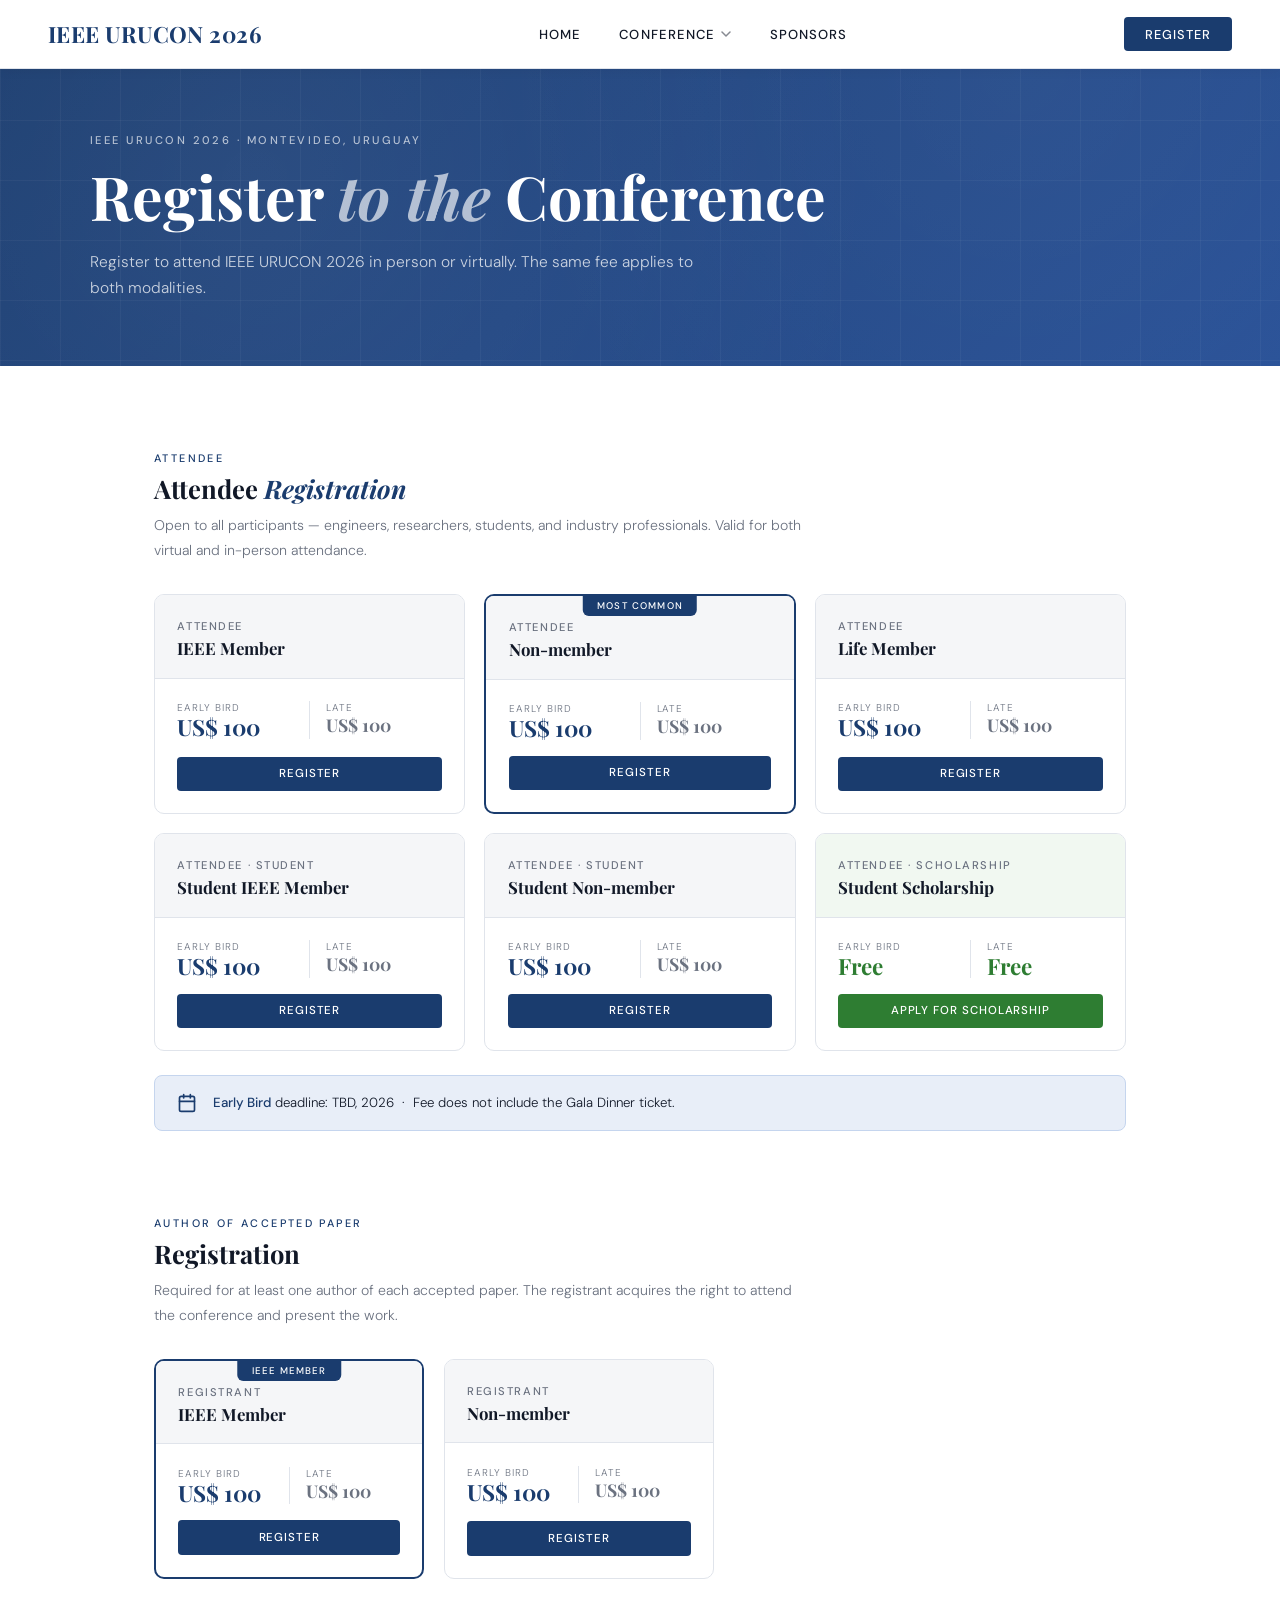
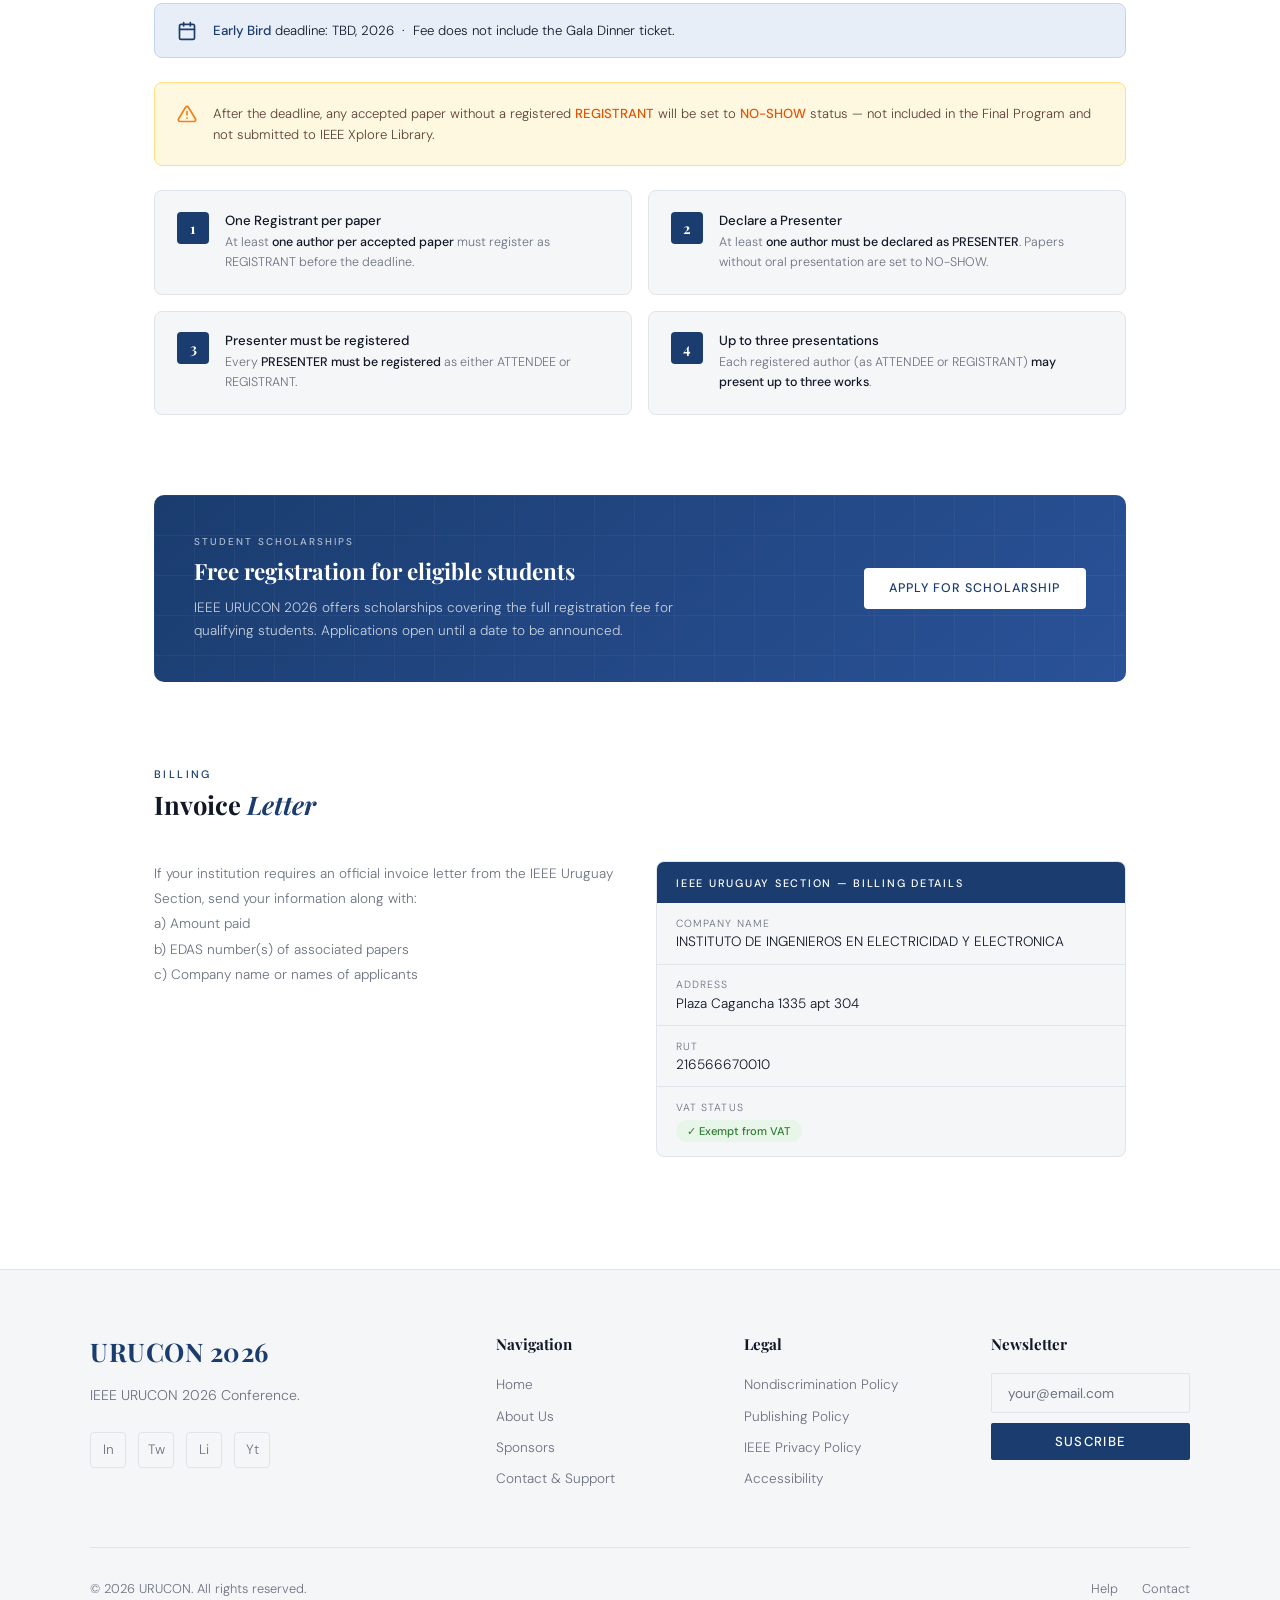
==== commit 0d80d48d: "cambios estéticos en indez y modificaciones funcionales en registration" ====
--- a/registration.html
+++ b/registration.html
@@ -101,7 +101,7 @@
 
         <!-- ENLACE DIRECTO: SPONSORS -->
         <li class="nav-item">
-          <a class="nav-link" href="#sponsors">Sponsors</a>
+          <a class="nav-link" href="index.html">Sponsors</a>
         </li>
 
       </ul>
@@ -119,7 +119,7 @@
 
     <div class="mobile-section">
       <div class="mobile-section-title">Home</div>
-      <a class="mobile-link" href="#inicio" onclick="closeMobile()">Home</a>
+      <a class="mobile-link" href="index.html" onclick="closeMobile()">Home</a>
     </div>
 
     <!--<div class="mobile-section">
--- a/css/styles.css
+++ b/css/styles.css
@@ -33,10 +33,21 @@
   position: fixed;
   top: 0; left: 0; right: 0;
   z-index: 1000;
-  background: rgba(255,255,255,0.97);
-  backdrop-filter: blur(14px);
+
+  background: white;
   border-bottom: 1px solid var(--border);
   box-shadow: 0 1px 12px rgba(0,0,0,0.06);
+
+  transition: all 0.3s ease;
+}
+
+nav.scrolled {
+  background: rgba(255, 255, 255, 0.2);
+  backdrop-filter: blur(18px);
+  -webkit-backdrop-filter: blur(18px);
+
+  border-bottom: 1px solid rgba(255,255,255,0.3);
+  box-shadow: 0 6px 25px rgba(0,0,0,0.08);
 }
 
 .nav-inner {
@@ -78,25 +89,46 @@
   display: flex;
   align-items: center;
   gap: 0.3rem;
+
   color: var(--text);
   text-decoration: none;
   font-size: 0.82rem;
-  letter-spacing: 0.06em;
+  letter-spacing: 0.08em;
   text-transform: uppercase;
   font-weight: 500;
-  padding: 0 1rem;
+
+  padding: 0 1.2rem;
   height: 68px;
-  transition: color 0.2s;
+
+  border-radius: 8px;
+
+  transition: 
+    color 0.25s ease,
+    background 0.25s ease,
+    transform 0.2s ease;
+
   white-space: nowrap;
   cursor: pointer;
   border: none;
-  background: none;
+  background: transparent;
   font-family: 'DM Sans', sans-serif;
 }
 
 nav.scrolled .nav-item > .nav-link { height: 56px; }
 
-.nav-item > .nav-link:hover { color: var(--accent); }
+.nav-item > .nav-link:hover {
+  color: var(--accent);
+  background: rgba(0, 0, 0, 0.04);
+  transform: translateY(-1px);
+}
+
+nav.scrolled .nav-item > .nav-link:hover {
+  background: rgba(255, 255, 255, 0.25);
+}
+
+.nav-item > .nav-link:active {
+  transform: scale(0.96);
+}
 
 .nav-item > .nav-link .chevron {
   width: 12px; height: 12px;
